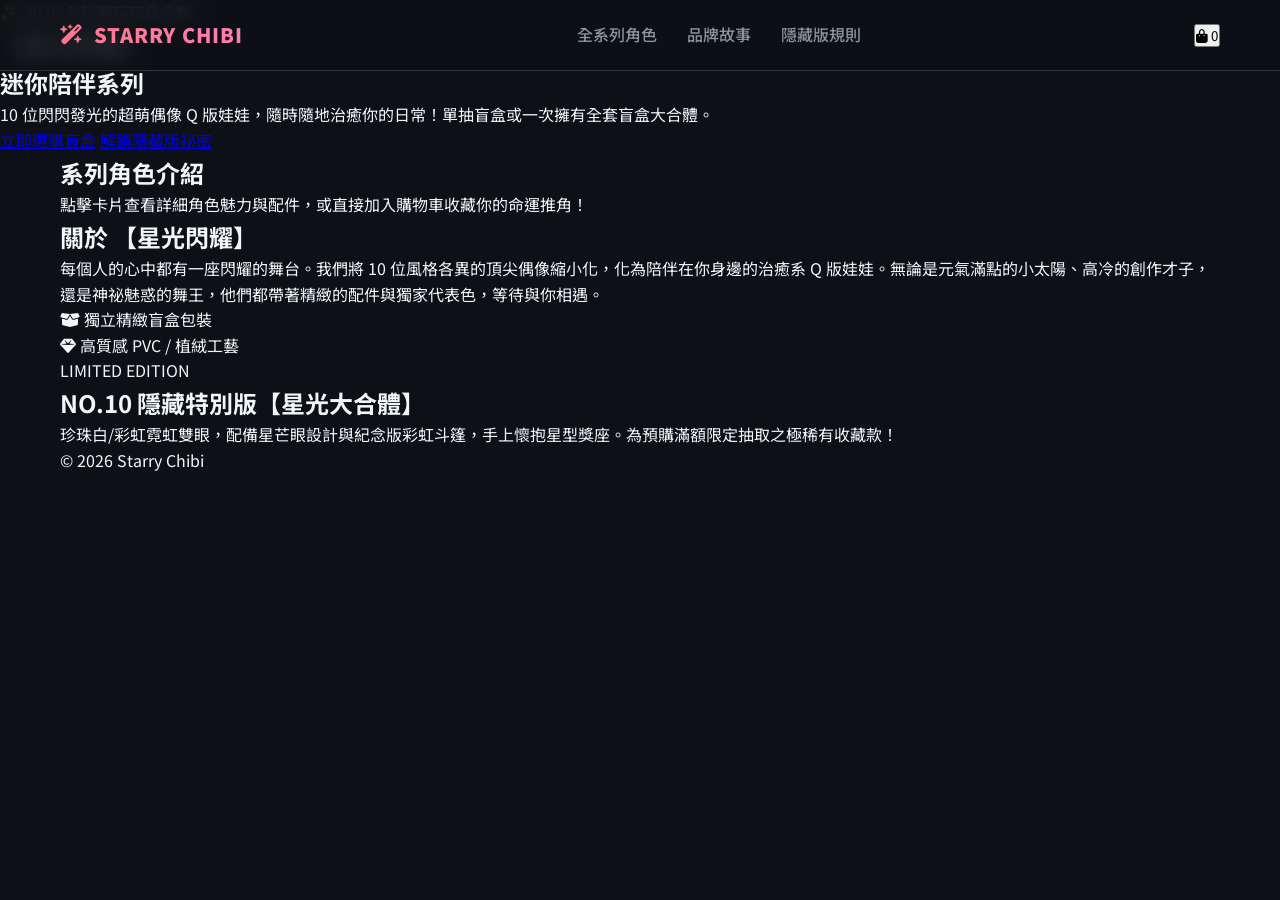
==== bbcom/index.html @ eed199f9 "Add files via upload" ====
<!DOCTYPE html>
<html lang="zh-TW">
<head>
    <meta charset="UTF-8">
    <meta name="viewport" content="width=device-width, initial-scale=1.0">
    <title>【星光閃耀】迷你陪伴系列 | Starry Chibi Series</title>
    <!-- 引入外部 CSS 樣式表 -->
    <link rel="stylesheet" href="style.css">
    <!-- Google Fonts -->
    <link href="https://fonts.googleapis.com/css2?family=Noto+Sans+TC:wght@300;400;500;700;900&display=swap" rel="stylesheet">
    <!-- Font Awesome 離線/CDN 圖標 -->
    <link rel="stylesheet" href="https://cdnjs.cloudflare.com/ajax/libs/font-awesome/6.4.0/css/all.min.css">
</head>
<body>

    <!-- 頂部導覽列 -->
    <header class="navbar">
        <div class="container nav-container">
            <div class="logo">
                <i class="fa-solid fa-wand-magic-sparkles"></i>
                <span>STARRY CHIBI</span>
            </div>
            <nav class="nav-links">
                <a href="#products">全系列角色</a>
                <a href="#story">品牌故事</a>
                <a href="#limited">隱藏版規則</a>
            </nav>
            <div class="nav-actions">
                <button class="cart-btn" id="cartToggleBtn">
                    <i class="fa-solid fa-bag-shopping"></i>
                    <span class="cart-badge" id="cartCount">0</span>
                </button>
            </div>
        </div>
    </header>

    <!-- 主視覺 Banner -->
    <section class="hero">
        <div class="hero-content">
            <span class="hero-tag">✨ 2026 全新潮玩盲盒企劃</span>
            <h1>【星光閃耀】<br>迷你陪伴系列</h1>
            <p>10 位閃閃發光的超萌偶像 Q 版娃娃，隨時隨地治癒你的日常！單抽盲盒或一次擁有全套盲盒大合體。</p>
            <div class="hero-btns">
                <a href="#products" class="btn btn-primary">立即選購盲盒</a>
                <a href="#limited" class="btn btn-outline">解鎖隱藏版祕密</a>
            </div>
        </div>
    </section>

    <!-- 產品展示區 -->
    <main class="container products-section" id="products">
        <div class="section-title">
            <h2>系列角色介紹</h2>
            <p>點擊卡片查看詳細角色魅力與配件，或直接加入購物車收藏你的命運推角！</p>
        </div>

        <div class="product-grid" id="productGrid">
            <!-- 產品列表由 JS 動態生成 -->
        </div>
    </main>

    <!-- 品牌故事區 -->
    <section class="story-section" id="story">
        <div class="container story-container">
            <div class="story-text">
                <h2>關於 【星光閃耀】 </h2>
                <p>每個人的心中都有一座閃耀的舞台。我們將 10 位風格各異的頂尖偶像縮小化，化為陪伴在你身邊的治癒系 Q 版娃娃。無論是元氣滿點的小太陽、高冷的創作才子，還是神祕魅惑的舞王，他們都帶著精緻的配件與獨家代表色，等待與你相遇。</p>
                <div class="story-features">
                    <div class="feature-item">
                        <i class="fa-solid fa-box-open"></i>
                        <span>獨立精緻盲盒包裝</span>
                    </div>
                    <div class="feature-item">
                        <i class="fa-solid fa-gem"></i>
                        <span>高質感 PVC / 植絨工藝</span>
                    </div>
                </div>
            </div>
        </div>
    </section>

    <!-- 隱藏版說明區 -->
    <section class="limited-section" id="limited">
        <div class="container limited-container">
            <div class="limited-badge">LIMITED EDITION</div>
            <h2>NO.10 隱藏特別版【星光大合體】</h2>
            <p>珍珠白/彩虹霓虹雙眼，配備星芒眼設計與紀念版彩虹斗篷，手上懷抱星型獎座。為預購滿額限定抽取之極稀有收藏款！</p>
        </div>
    </section>

    <!-- 頁尾 -->
    <footer>
        <div class="container footer-content">
            <p>&copy; 2026 Starry Chibi
---- bbcom/style.css ----
/* 全域設定與色彩變數 */
:root {
    --bg-color: #0d1117;
    --card-bg: #161b22;
    --border-color: #30363d;
    --text-main: #f0f6fc;
    --text-muted: #8b949e;
    --primary-gradient: linear-gradient(135deg, #ff758c 0%, #ff7eb3 100%);
    --accent-glow: rgba(255, 117, 140, 0.3);
}

* {
    margin: 0;
    padding: 0;
    box-sizing: border-box;
    font-family: 'Noto Sans TC', sans-serif;
}

body {
    background-color: var(--bg-color);
    color: var(--text-main);
    line-height: 1.6;
    overflow-x: hidden;
}

.container {
    max-width: 1200px;
    margin: 0 auto;
    padding: 0 20px;
}

/* 導覽列 */
.navbar {
    position: fixed;
    top: 0;
    left: 0;
    width: 100%;
    background: rgba(13, 17, 23, 0.85);
    backdrop-filter: blur(10px);
    border-bottom: 1px solid var(--border-color);
    z-index: 1000;
}

.nav-container {
    display: flex;
    justify-content: space-between;
    align-items: center;
    height: 70px;
}

.logo {
    display: flex;
    align-items: center;
    gap: 10px;
    font-size: 1.25rem;
    font-weight: 900;
    letter-spacing: 1px;
    background: var(--primary-gradient);
    -webkit-background-clip: text;
    -webkit-text-fill-color: transparent;
}

.nav-links {
    display: flex;
    gap: 30px;
}

.nav-links a {
    color: var(--text-muted);
    text-decoration: none;
    font-weight: 500;
    transition: color 0.3s;
}

.nav-links a:hover {
    color: var(--text-main);
}

.cart-btn {
    background
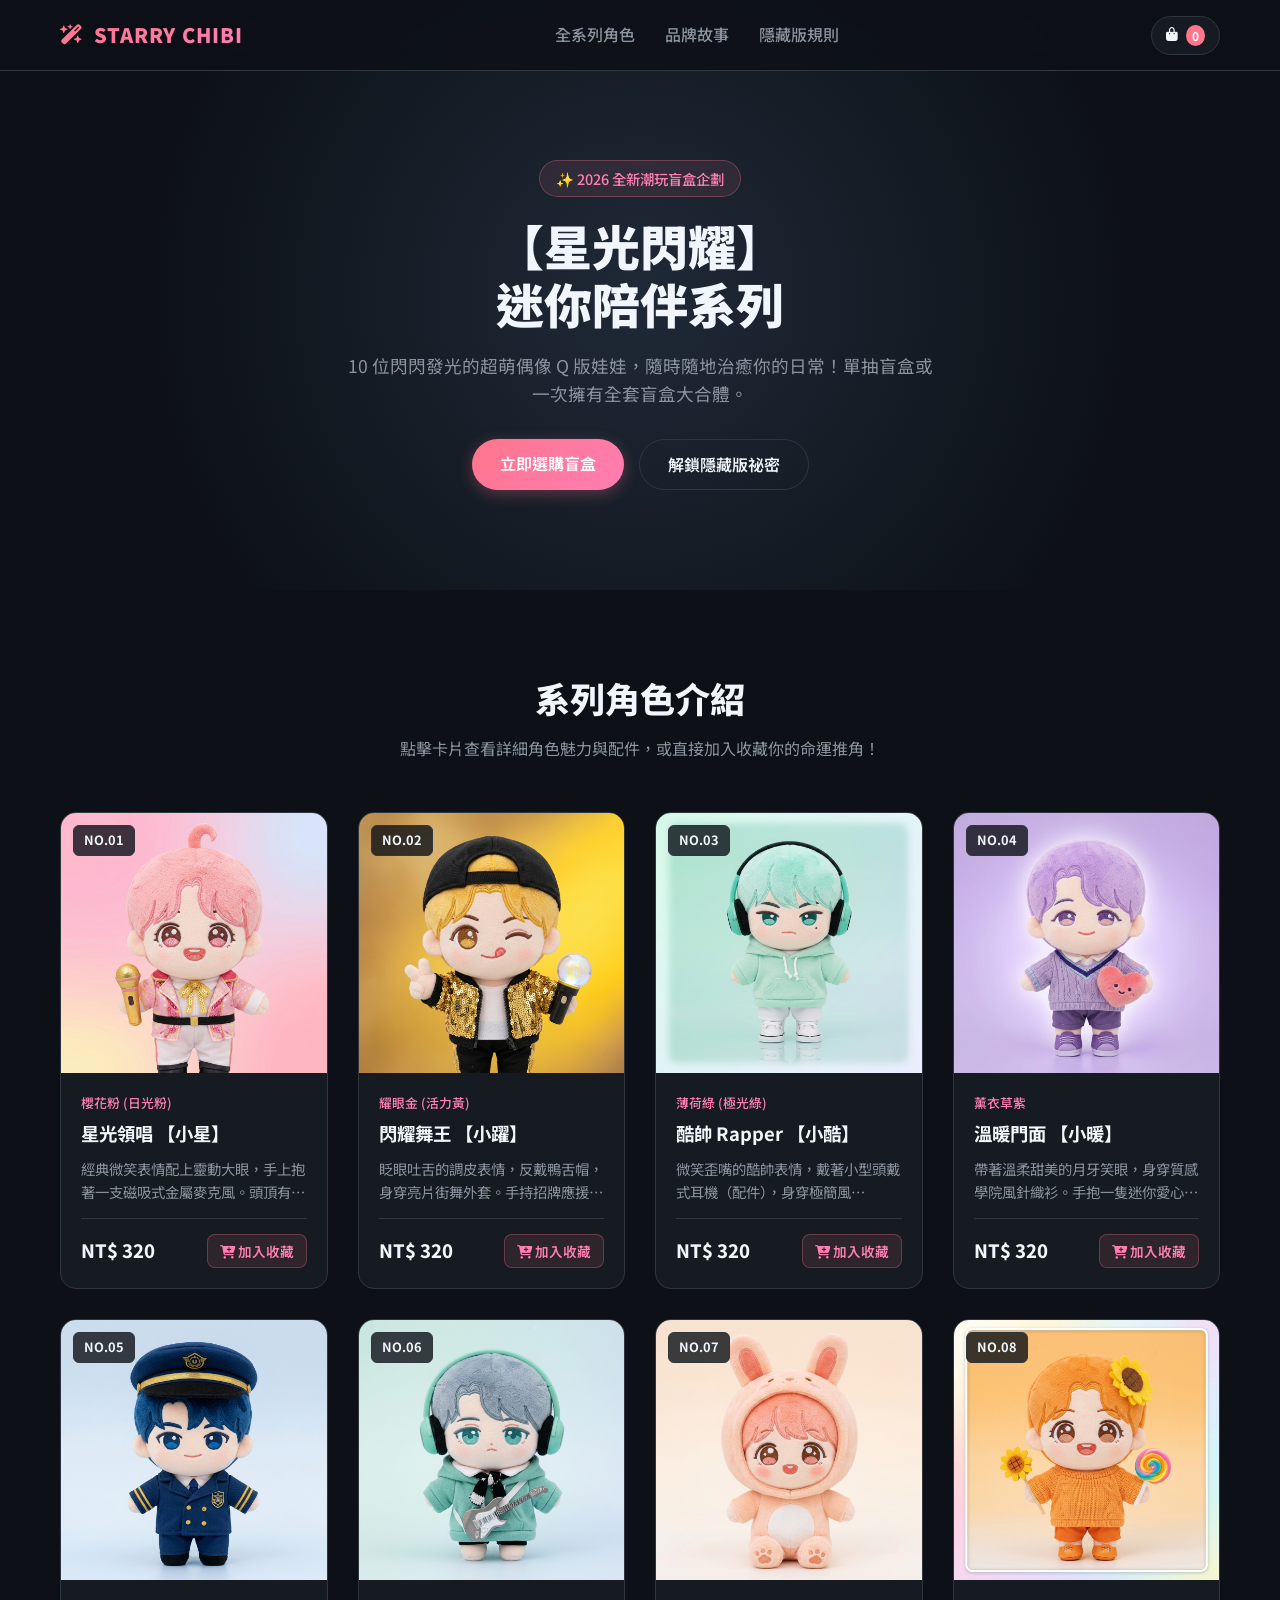
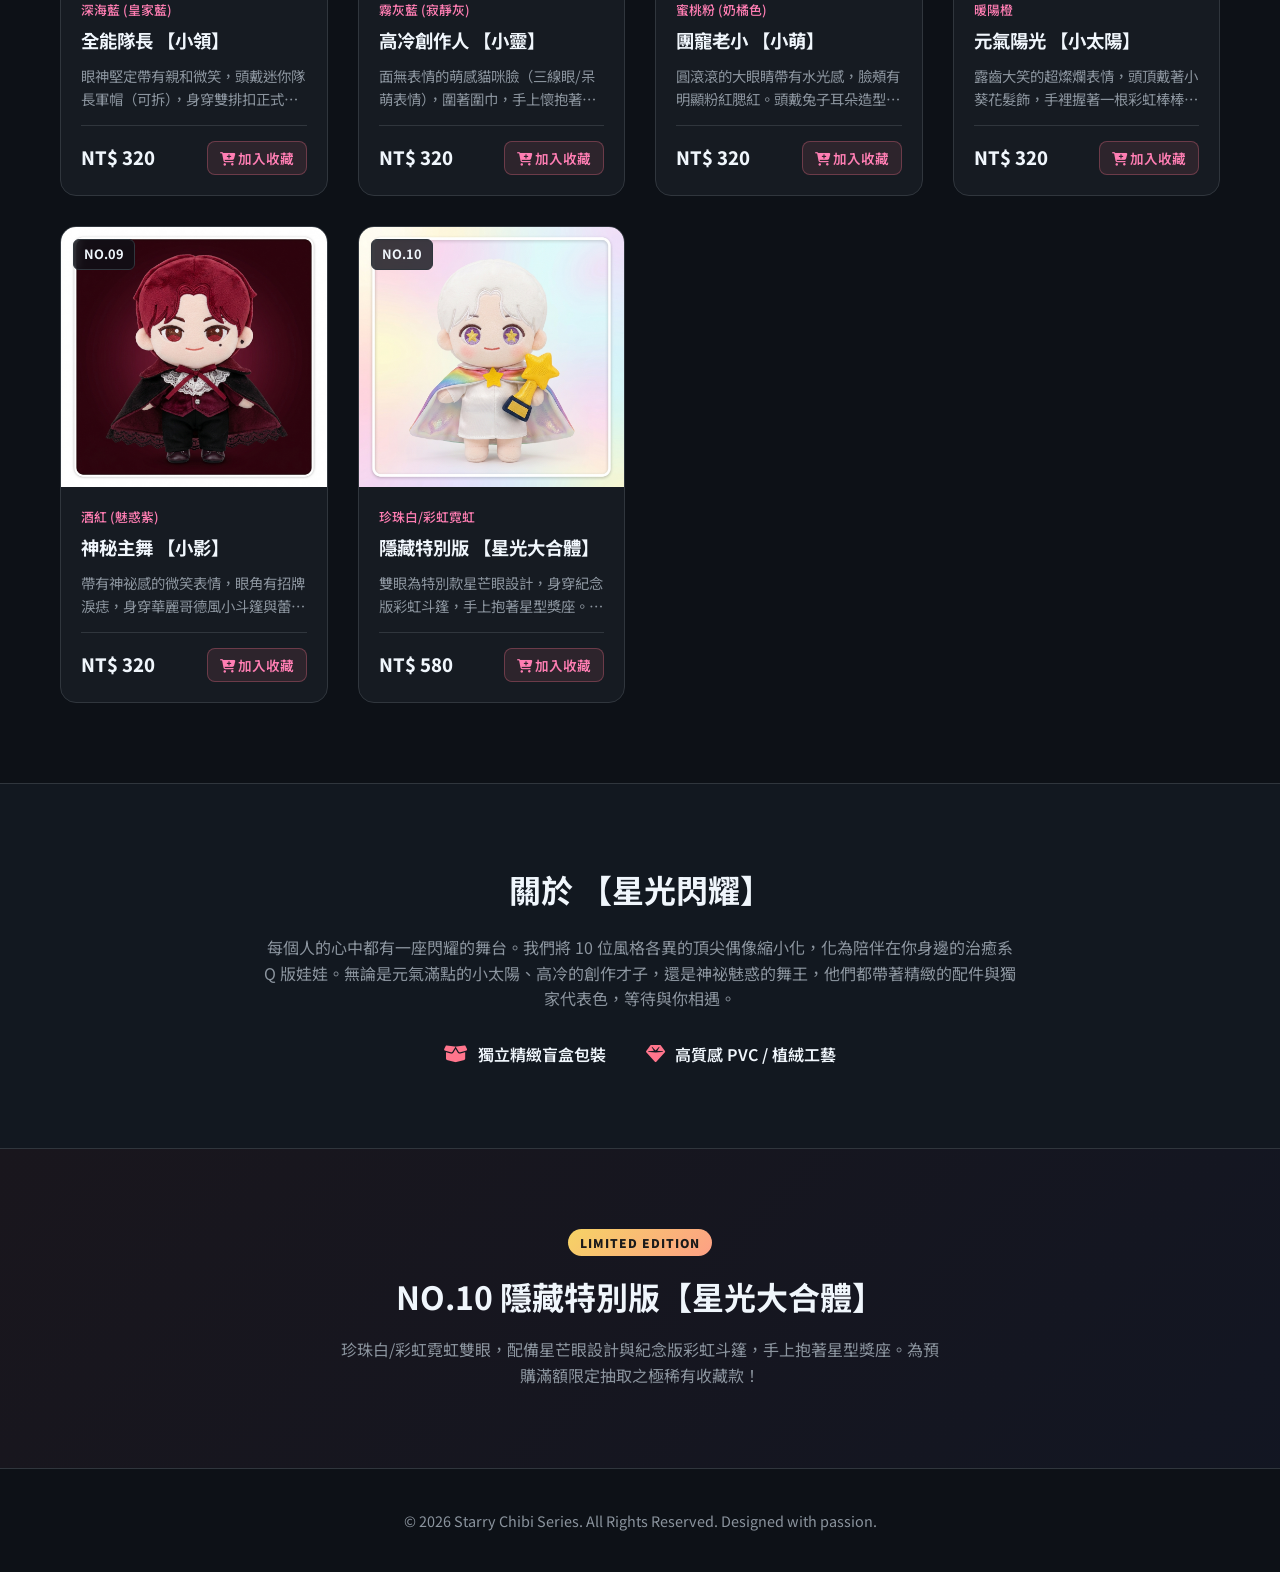
==== commit dd0ca8d3: "Add files via upload" ====
--- a/bbcom/index.html
+++ b/bbcom/index.html
@@ -8,7 +8,7 @@
     <link rel="stylesheet" href="style.css">
     <!-- Google Fonts -->
     <link href="https://fonts.googleapis.com/css2?family=Noto+Sans+TC:wght@300;400;500;700;900&display=swap" rel="stylesheet">
-    <!-- Font Awesome 離線/CDN 圖標 -->
+    <!-- Font Awesome 圖標 -->
     <link rel="stylesheet" href="https://cdnjs.cloudflare.com/ajax/libs/font-awesome/6.4.0/css/all.min.css">
 </head>
 <body>
@@ -51,7 +51,7 @@
     <main class="container products-section" id="products">
         <div class="section-title">
             <h2>系列角色介紹</h2>
-            <p>點擊卡片查看詳細角色魅力與配件，或直接加入購物車收藏你的命運推角！</p>
+            <p>點擊卡片查看詳細角色魅力與配件，或直接加入收藏你的命運推角！</p>
         </div>
 
         <div class="product-grid" id="productGrid">
@@ -84,11 +84,295 @@
         <div class="container limited-container">
             <div class="limited-badge">LIMITED EDITION</div>
             <h2>NO.10 隱藏特別版【星光大合體】</h2>
-            <p>珍珠白/彩虹霓虹雙眼，配備星芒眼設計與紀念版彩虹斗篷，手上懷抱星型獎座。為預購滿額限定抽取之極稀有收藏款！</p>
+            <p>珍珠白/彩虹霓虹雙眼，配備星芒眼設計與紀念版彩虹斗篷，手上抱著星型獎座。為預購滿額限定抽取之極稀有收藏款！</p>
         </div>
     </section>
 
     <!-- 頁尾 -->
     <footer>
         <div class="container footer-content">
-            <p>&copy; 2026 Starry Chibi+            <p>&copy; 2026 Starry Chibi Series. All Rights Reserved. Designed with passion.</p>
+        </div>
+    </footer>
+
+    <!-- 購物車側邊欄 -->
+    <div class="cart-sidebar" id="cartSidebar">
+        <div class="cart-header">
+            <h3><i class="fa-solid fa-bag-shopping"></i> 您的收藏購物車</h3>
+            <button class="close-cart" id="closeCart">&times;</button>
+        </div>
+        <div class="cart-items" id="cartItems">
+            <div class="empty-cart">購物車目前是空的喔！快去挑選喜愛的娃娃吧 ✨</div>
+        </div>
+        <div class="cart-footer">
+            <div class="cart-total">
+                <span>總計：</span>
+                <span id="cartTotalPrice">NT$ 0</span>
+            </div>
+            <button class="btn btn-primary checkout-btn" id="checkoutBtn">去結帳</button>
+        </div>
+    </div>
+    <div class="cart-overlay" id="cartOverlay"></div>
+
+    <!-- 商品詳情 Modal -->
+    <div class="modal" id="productModal">
+        <div class="modal-content">
+            <button class="close-modal" id="closeModal">&times;</button>
+            <div class="modal-body" id="modalBody">
+                <!-- 動態載入 -->
+            </div>
+        </div>
+    </div>
+
+    <!-- 互動邏輯與商品資料 -->
+    <script>
+        const products = [
+            {
+                id: "01",
+                name: "星光領唱",
+                nickname: "小星",
+                color: "櫻花粉 (日光粉)",
+                desc: "經典微笑表情配上靈動大眼，手上抱著一支磁吸式金屬麥克風。頭頂有一朵招牌呆毛，身穿迷你舞台表演服。",
+                price: 320,
+                image: "images/01.jpg"
+            },
+            {
+                id: "02",
+                name: "閃耀舞王",
+                nickname: "小躍",
+                color: "耀眼金 (活力黃)",
+                desc: "眨眼吐舌的調皮表情，反戴鴨舌帽，身穿亮片街舞外套。手持招牌應援手燈，展現滿滿舞台爆發力。",
+                price: 320,
+                image: "images/02.jpg"
+            },
+            {
+                id: "03",
+                name: "酷帥 Rapper",
+                nickname: "小酷",
+                color: "薄荷綠 (極光綠)",
+                desc: "微笑歪嘴的酷帥表情，戴著小型頭戴式耳機（配件），身穿極簡風 Ovesized 帽 T，腳穿小巧運動鞋。",
+                price: 320,
+                image: "images/03.jpg"
+            },
+            {
+                id: "04",
+                name: "溫暖門面",
+                nickname: "小暖",
+                color: "薰衣草紫",
+                desc: "帶著溫柔甜美的月牙笑眼，身穿質感學院風針織衫。手抱一隻迷你愛心抱枕，治癒感十足。",
+                price: 320,
+                image: "images/04.jpg"
+            },
+            {
+                id: "05",
+                name: "全能隊長",
+                nickname: "小領",
+                color: "深海藍 (皇家藍)",
+                desc: "眼神堅定帶有親和微笑，頭戴迷你隊長軍帽（可拆），身穿雙排扣正式西裝裝扮，胸前有隊徽精緻電繡。",
+                price: 320,
+                image: "images/05.jpg"
+            },
+            {
+                id: "06",
+                name: "高冷創作人",
+                nickname: "小靈",
+                color: "霧灰藍 (寂靜灰)",
+                desc: "面無表情的萌感貓咪臉（三線眼/呆萌表情），圍著圍巾，手上懷抱著一台迷你電子琴/吉他。",
+                price: 320,
+                image: "images/06.jpg"
+            },
+            {
+                id: "07",
+                name: "團寵老小",
+                nickname: "小萌",
+                color: "蜜桃粉 (奶橘色)",
+                desc: "圓滾滾的大眼睛帶有水光感，臉頰有明顯粉紅腮紅。頭戴兔子耳朵造型兜帽，萌度破表。",
+                price: 320,
+                image: "images/07.jpg"
+            },
+            {
+                id: "08",
+                name: "元氣陽光",
+                nickname: "小太陽",
+                color: "暖陽橙",
+                desc: "露齒大笑的超燦爛表情，頭頂戴著小葵花髮飾，手裡握著一根彩虹棒棒糖，散發滿滿正能量。",
+                price: 320,
+                image: "images/08.jpg"
+            },
+            {
+                id: "09",
+                name: "神秘主舞",
+                nickname: "小影",
+                color: "酒紅 (魅惑紫)",
+                desc: "帶有神祕感的微笑表情，眼角有招牌淚痣，身穿華麗哥德風小斗篷與蕾絲領結，精緻度極高。",
+                price: 320,
+                image: "images/09.jpg"
+            },
+            {
+                id: "10",
+                name: "隱藏特別版",
+                nickname: "星光大合體",
+                color: "珍珠白/彩虹霓虹",
+                desc: "雙眼為特別款星芒眼設計，身穿紀念版彩虹斗篷，手上抱著星型獎座。（預購滿額限定抽取/特別收藏款）",
+                price: 580,
+                image: "images/10.jpg"
+            }
+        ];
+
+        let cart = [];
+
+        // 渲染商品列表
+        const productGrid = document.getElementById('productGrid');
+        products.forEach(p => {
+            const card = document.createElement('div');
+            card.className = 'product-card';
+            card.innerHTML = `
+                <div class="product-image-wrap" onclick="openModal('${p.id}')">
+                    <img src="${p.image}" alt="${p.name} - ${p.nickname}">
+                    <span class="product-tag">NO.${p.id}</span>
+                </div>
+                <div class="product-info">
+                    <span class="product-color-tag">${p.color}</span>
+                    <h3>${p.name} 【${p.nickname}】</h3>
+                    <p class="product-desc-short">${p.desc}</p>
+                    <div class="product-footer">
+                        <span class="price">NT$ ${p.price}</span>
+                        <button class="btn-add" onclick="addToCart('${p.id}')"><i class="fa-solid fa-cart-plus"></i> 加入收藏</button>
+                    </div>
+                </div>
+            `;
+            productGrid.appendChild(card);
+        });
+
+        // 購物車與互動邏輯
+        const cartToggleBtn = document.getElementById('cartToggleBtn');
+        const cartSidebar = document.getElementById('cartSidebar');
+        const cartOverlay = document.getElementById('cartOverlay');
+        const closeCart = document.getElementById('closeCart');
+        const cartItemsContainer = document.getElementById('cartItems');
+        const cartCount = document.getElementById('cartCount');
+        const cartTotalPrice = document.getElementById('cartTotalPrice');
+        const checkoutBtn = document.getElementById('checkoutBtn');
+
+        cartToggleBtn.addEventListener('click', () => {
+            cartSidebar.classList.add('active');
+            cartOverlay.classList.add('active');
+        });
+
+        [closeCart, cartOverlay].forEach(el => {
+            el.addEventListener('click', () => {
+                cartSidebar.classList.remove('active');
+                cartOverlay.classList.remove('active');
+            });
+        });
+
+        function addToCart(id) {
+            const product = products.find(p => p.id === id);
+            const existing = cart.find(item => item.id === id);
+            if (existing) {
+                existing.qty += 1;
+            } else {
+                cart.push({ ...product, qty: 1 });
+            }
+            updateCart();
+            cartSidebar.classList.add('active');
+            cartOverlay.classList.add('active');
+        }
+
+        function updateCart() {
+            cartItemsContainer.innerHTML = '';
+            if (cart.length === 0) {
+                cartItemsContainer.innerHTML = '<div class="empty-cart">購物車目前是空的喔！快去挑選喜愛的娃娃吧 ✨</div>';
+                cartCount.textContent = '0';
+                cartTotalPrice.textContent = 'NT$ 0';
+                return;
+            }
+
+            let total = 0;
+            let totalCount = 0;
+
+            cart.forEach((item, index) => {
+                total += item.price * item.qty;
+                totalCount += item.qty;
+
+                const cartItem = document.createElement('div');
+                cartItem.className = 'cart-item';
+                cartItem.innerHTML = `
+                    <img src="${item.image}" alt="${item.nickname}">
+                    <div class="cart-item-details">
+                        <h4>NO.${item.id} ${item.name}【${item.nickname}】</h4>
+                        <span class="cart-item-price">NT$ ${item.price}</span>
+                        <div class="cart-item-controls">
+                            <button onclick="changeQty(${index}, -1)">-</button>
+                            <span>${item.qty}</span>
+                            <button onclick="changeQty(${index}, 1)">+</button>
+                        </div>
+                    </div>
+                    <button class="remove-item" onclick="removeItem(${index})"><i class="fa-solid fa-trash-can"></i></button>
+                `;
+                cartItemsContainer.appendChild(cartItem);
+            });
+
+            cartCount.textContent = totalCount;
+            cartTotalPrice.textContent = `NT$ ${total}`;
+        }
+
+        function changeQty(index, delta) {
+            cart[index].qty += delta;
+            if (cart[index].qty <= 0) {
+                cart.splice(index, 1);
+            }
+            updateCart();
+        }
+
+        function removeItem(index) {
+            cart.splice(index, 1);
+            updateCart();
+        }
+
+        checkoutBtn.addEventListener('click', () => {
+            if (cart.length === 0) {
+                alert('您的購物車是空的！');
+                return;
+            }
+            alert('感謝您的訂購！【星光閃耀】迷你陪伴系列盲盒將盡快為您寄出 ✨');
+            cart = [];
+            updateCart();
+            cartSidebar.classList.remove('active');
+            cartOverlay.classList.remove('active');
+        });
+
+        // Modal 詳情檢視
+        const productModal = document.getElementById('productModal');
+        const closeModal = document.getElementById('closeModal');
+        const modalBody = document.getElementById('modalBody');
+
+        function openModal(id) {
+            const p = products.find(item => item.id === id);
+            modalBody.innerHTML = `
+                <div class="modal-img-wrap">
+                    <img src="${p.image}" alt="${p.name}">
+                </div>
+                <div class="modal-info">
+                    <span class="product-tag">NO.${p.id} 稀有盲盒</span>
+                    <h2>${p.name} 【${p.nickname}】</h2>
+                    <p class="modal-color"><b>代表色：</b>${p.color}</p>
+                    <p class="modal-desc">${p.desc}</p>
+                    <div class="modal-price">NT$ ${p.price}</div>
+                    <button class="btn btn-primary" onclick="addToCart('${p.id}'); closeModalFunc();">加入收藏購物車</button>
+                </div>
+            `;
+            productModal.classList.add('active');
+        }
+
+        function closeModalFunc() {
+            productModal.classList.remove('active');
+        }
+
+        closeModal.addEventListener('click', closeModalFunc);
+        productModal.addEventListener('click', (e) => {
+            if (e.target === productModal) closeModalFunc();
+        });
+    </script>
+</body>
+</html>
--- a/bbcom/style.css
+++ b/bbcom/style.css
@@ -77,4 +77,565 @@
 }
 
 .cart-btn {
-    background+    background: var(--card-bg);
+    border: 1px solid var(--border-color);
+    color: var(--text-main);
+    padding: 8px 14px;
+    border-radius: 50px;
+    cursor: pointer;
+    position: relative;
+    display: flex;
+    align-items: center;
+    gap: 8px;
+    transition: all 0.3s;
+}
+
+.cart-btn:hover {
+    border-color: #ff758c;
+    box-shadow: 0 0 10px var(--accent-glow);
+}
+
+.cart-badge {
+    background: #ff758c;
+    color: white;
+    font-size: 0.75rem;
+    padding: 2px 6px;
+    border-radius: 50%;
+    font-weight: 700;
+}
+
+/* Hero 區塊 */
+.hero {
+    padding: 160px 20px 100px;
+    text-align: center;
+    background: radial-gradient(circle at center, #1f2937 0%, var(--bg-color) 70%);
+}
+
+.hero-tag {
+    display: inline-block;
+    padding: 6px 16px;
+    background: rgba(255, 117, 140, 0.1);
+    border: 1px solid rgba(255, 117, 140, 0.3);
+    color: #ff7eb3;
+    border-radius: 50px;
+    font-size: 0.9rem;
+    margin-bottom: 20px;
+    font-weight: 500;
+}
+
+.hero h1 {
+    font-size: 3rem;
+    font-weight: 900;
+    margin-bottom: 20px;
+    line-height: 1.2;
+}
+
+.hero p {
+    color: var(--text-muted);
+    max-width: 600px;
+    margin: 0 auto 30px;
+    font-size: 1.1rem;
+}
+
+.hero-btns {
+    display: flex;
+    justify-content: center;
+    gap: 15px;
+}
+
+.btn {
+    padding: 12px 28px;
+    border-radius: 50px;
+    font-weight: 600;
+    text-decoration: none;
+    transition: all 0.3s;
+    cursor: pointer;
+    border: none;
+}
+
+.btn-primary {
+    background: var(--primary-gradient);
+    color: white;
+    box-shadow: 0 4px 15px var(--accent-glow);
+}
+
+.btn-primary:hover {
+    transform: translateY(-2px);
+    box-shadow: 0 6px 20px rgba(255, 117, 140, 0.5);
+}
+
+.btn-outline {
+    background: transparent;
+    border: 1px solid var(--border-color);
+    color: var(--text-main);
+}
+
+.btn-outline:hover {
+    border-color: var(--text-main);
+}
+
+/* 產品列表區 */
+.products-section {
+    padding: 80px 20px;
+}
+
+.section-title {
+    text-align: center;
+    margin-bottom: 50px;
+}
+
+.section-title h2 {
+    font-size: 2.2rem;
+    font-weight: 800;
+    margin-bottom: 10px;
+}
+
+.section-title p {
+    color: var(--text-muted);
+}
+
+.product-grid {
+    display: grid;
+    grid-template-columns: repeat(auto-fill, minmax(260px, 1fr));
+    gap: 30px;
+}
+
+.product-card {
+    background: var(--card-bg);
+    border: 1px solid var(--border-color);
+    border-radius: 16px;
+    overflow: hidden;
+    transition: all 0.3s ease;
+    display: flex;
+    flex-direction: column;
+}
+
+.product-card:hover {
+    transform: translateY(-6px);
+    border-color: rgba(255, 117, 140, 0.5);
+    box-shadow: 0 10px 30px rgba(0, 0, 0, 0.5);
+}
+
+.product-image-wrap {
+    position: relative;
+    width: 100%;
+    height: 260px;
+    background: #21262d;
+    cursor: pointer;
+    overflow: hidden;
+}
+
+.product-image-wrap img {
+    width: 100%;
+    height: 100%;
+    object-fit: cover;
+    transition: transform 0.5s;
+}
+
+.product-card:hover .product-image-wrap img {
+    transform: scale(1.05);
+}
+
+.product-tag {
+    position: absolute;
+    top: 12px;
+    left: 12px;
+    background: rgba(13, 17, 23, 0.8);
+    backdrop-filter: blur(4px);
+    border: 1px solid var(--border-color);
+    padding: 4px 10px;
+    border-radius: 6px;
+    font-size: 0.8rem;
+    font-weight: 700;
+}
+
+.product-info {
+    padding: 20px;
+    display: flex;
+    flex-direction: column;
+    flex-grow: 1;
+}
+
+.product-color-tag {
+    font-size: 0.8rem;
+    color: #ff7eb3;
+    font-weight: 500;
+    margin-bottom: 6px;
+}
+
+.product-info h3 {
+    font-size: 1.15rem;
+    font-weight: 700;
+    margin-bottom: 8px;
+}
+
+.product-desc-short {
+    color: var(--text-muted);
+    font-size: 0.9rem;
+    display: -webkit-box;
+    -webkit-line-clamp: 2;
+    -webkit-box-orient: vertical;
+    overflow: hidden;
+    margin-bottom: 15px;
+    flex-grow: 1;
+}
+
+.product-footer {
+    display: flex;
+    justify-content: space-between;
+    align-items: center;
+    border-top: 1px solid var(--border-color);
+    padding-top: 15px;
+}
+
+.price {
+    font-size: 1.15rem;
+    font-weight: 800;
+    color: #f0f6fc;
+}
+
+.btn-add {
+    background: rgba(255, 117, 140, 0.1);
+    border: 1px solid rgba(255, 117, 140, 0.3);
+    color: #ff7eb3;
+    padding: 6px 12px;
+    border-radius: 8px;
+    font-size: 0.85rem;
+    font-weight: 600;
+    cursor: pointer;
+    transition: all 0.3s;
+}
+
+.btn-add:hover {
+    background: var(--primary-gradient);
+    color: white;
+    border-color: transparent;
+}
+
+/* 品牌故事區 */
+.story-section {
+    padding: 80px 0;
+    background: #121820;
+    border-top: 1px solid var(--border-color);
+    border-bottom: 1px solid var(--border-color);
+}
+
+.story-container {
+    max-width: 800px;
+    text-align: center;
+}
+
+.story-text h2 {
+    font-size: 2rem;
+    margin-bottom: 20px;
+}
+
+.story-text p {
+    color: var(--text-muted);
+    margin-bottom: 30px;
+}
+
+.story-features {
+    display: flex;
+    justify-content: center;
+    gap: 40px;
+}
+
+.feature-item {
+    display: flex;
+    align-items: center;
+    gap: 10px;
+    font-weight: 600;
+}
+
+.feature-item i {
+    color: #ff758c;
+    font-size: 1.2rem;
+}
+
+/* 隱藏版區 */
+.limited-section {
+    padding: 80px 20px;
+    text-align: center;
+    background: linear-gradient(135deg, rgba(255, 117, 140, 0.05), rgba(120, 115, 245, 0.05));
+}
+
+.limited-badge {
+    display: inline-block;
+    background: linear-gradient(135deg, #f6d365 0%, #fda085 100%);
+    color: #1a1a1a;
+    font-weight: 900;
+    font-size: 0.75rem;
+    padding: 4px 12px;
+    border-radius: 50px;
+    margin-bottom: 15px;
+    letter-spacing: 1px;
+}
+
+.limited-section h2 {
+    font-size: 2rem;
+    margin-bottom: 15px;
+}
+
+.limited-section p {
+    color: var(--text-muted);
+    max-width: 600px;
+    margin: 0 auto;
+}
+
+/* 頁尾 */
+footer {
+    padding: 40px 20px;
+    text-align: center;
+    border-top: 1px solid var(--border-color);
+    color: var(--text-muted);
+    font-size: 0.9rem;
+}
+
+/* 購物車側邊欄 */
+.cart-sidebar {
+    position: fixed;
+    top: 0;
+    right: -400px;
+    width: 400px;
+    height: 100%;
+    background: var(--card-bg);
+    border-left: 1px solid var(--border-color);
+    z-index: 2000;
+    display: flex;
+    flex-direction: column;
+    transition: right 0.4s cubic-bezier(0.16, 1, 0.3, 1);
+}
+
+.cart-sidebar.active {
+    right: 0;
+}
+
+.cart-overlay {
+    position: fixed;
+    top: 0;
+    left: 0;
+    width: 100%;
+    height: 100%;
+    background: rgba(0, 0, 0, 0.6);
+    backdrop-filter: blur(3px);
+    z-index: 1500;
+    opacity: 0;
+    visibility: hidden;
+    transition: all 0.3s;
+}
+
+.cart-overlay.active {
+    opacity: 1;
+    visibility: visible;
+}
+
+.cart-header {
+    padding: 20px;
+    border-bottom: 1px solid var(--border-color);
+    display: flex;
+    justify-content: space-between;
+    align-items: center;
+}
+
+.close-cart {
+    background: none;
+    border: none;
+    color: var(--text-main);
+    font-size: 1.5rem;
+    cursor: pointer;
+}
+
+.cart-items {
+    padding: 20px;
+    flex-grow: 1;
+    overflow-y: auto;
+}
+
+.empty-cart {
+    text-align: center;
+    color: var(--text-muted);
+    margin-top: 50px;
+}
+
+.cart-item {
+    display: flex;
+    align-items: center;
+    gap: 15px;
+    margin-bottom: 15px;
+    padding-bottom: 15px;
+    border-bottom: 1px solid var(--border-color);
+}
+
+.cart-item img {
+    width: 60px;
+    height: 60px;
+    object-fit: cover;
+    border-radius: 8px;
+    background: #21262d;
+}
+
+.cart-item-details {
+    flex-grow: 1;
+}
+
+.cart-item-details h4 {
+    font-size: 0.95rem;
+    margin-bottom: 4px;
+}
+
+.cart-item-price {
+    color: #ff7eb3;
+    font-size: 0.9rem;
+    font-weight: 700;
+}
+
+.cart-item-controls {
+    display: flex;
+    align-items: center;
+    gap: 8px;
+    margin-top: 6px;
+}
+
+.cart-item-controls button {
+    background: var(--bg-color);
+    border: 1px solid var(--border-color);
+    color: var(--text-main);
+    width: 22px;
+    height: 22px;
+    border-radius: 4px;
+    cursor: pointer;
+}
+
+.remove-item {
+    background: none;
+    border: none;
+    color: var(--text-muted);
+    cursor: pointer;
+    transition: color 0.2s;
+}
+
+.remove-item:hover {
+    color: #ff758c;
+}
+
+.cart-footer {
+    padding: 20px;
+    border-top: 1px solid var(--border-color);
+    background: var(--bg-color);
+}
+
+.cart-total {
+    display: flex;
+    justify-content: space-between;
+    font-size: 1.1rem;
+    font-weight: 700;
+    margin-bottom: 15px;
+}
+
+.checkout-btn {
+    width: 100%;
+    text-align: center;
+}
+
+/* Modal 彈跳視窗 */
+.modal {
+    position: fixed;
+    top: 0;
+    left: 0;
+    width: 100%;
+    height: 100%;
+    background: rgba(0, 0, 0, 0.7);
+    backdrop-filter: blur(5px);
+    z-index: 2500;
+    display: flex;
+    justify-content: center;
+    align-items: center;
+    opacity: 0;
+    visibility: hidden;
+    transition: all 0.3s;
+}
+
+.modal.active {
+    opacity: 1;
+    visibility: visible;
+}
+
+.modal-content {
+    background: var(--card-bg);
+    border: 1px solid var(--border-color);
+    border-radius: 20px;
+    width: 90%;
+    max-width: 700px;
+    padding: 30px;
+    position: relative;
+    box-shadow: 0 20px 40px rgba(0, 0, 0, 0.6);
+}
+
+.close-modal {
+    position: absolute;
+    top: 20px;
+    right: 20px;
+    background: none;
+    border: none;
+    color: var(--text-main);
+    font-size: 1.8rem;
+    cursor: pointer;
+}
+
+.modal-body {
+    display: grid;
+    grid-template-columns: 1fr 1fr;
+    gap: 30px;
+    align-items: center;
+}
+
+.modal-img-wrap img {
+    width: 100%;
+    height: 300px;
+    object-fit: cover;
+    border-radius: 12px;
+}
+
+.modal-info h2 {
+    font-size: 1.6rem;
+    margin-bottom: 10px;
+}
+
+.modal-color {
+    color: #ff7eb3;
+    font-size: 0.95rem;
+    margin-bottom: 15px;
+}
+
+.modal-desc {
+    color: var(--text-muted);
+    font-size: 0.95rem;
+    margin-bottom: 20px;
+}
+
+.modal-price {
+    font-size: 1.4rem;
+    font-weight: 900;
+    margin-bottom: 20px;
+}
+
+/* RWD 響應式調整 */
+@media (max-width: 768px) {
+    .nav-links {
+        display: none;
+    }
+    .hero h1 {
+        font-size: 2.2rem;
+    }
+    .modal-body {
+        grid-template-columns: 1fr;
+    }
+    .modal-img-wrap img {
+        height: 220px;
+    }
+    .cart-sidebar {
+        width: 100%;
+        right: -100%;
+    }
+}
